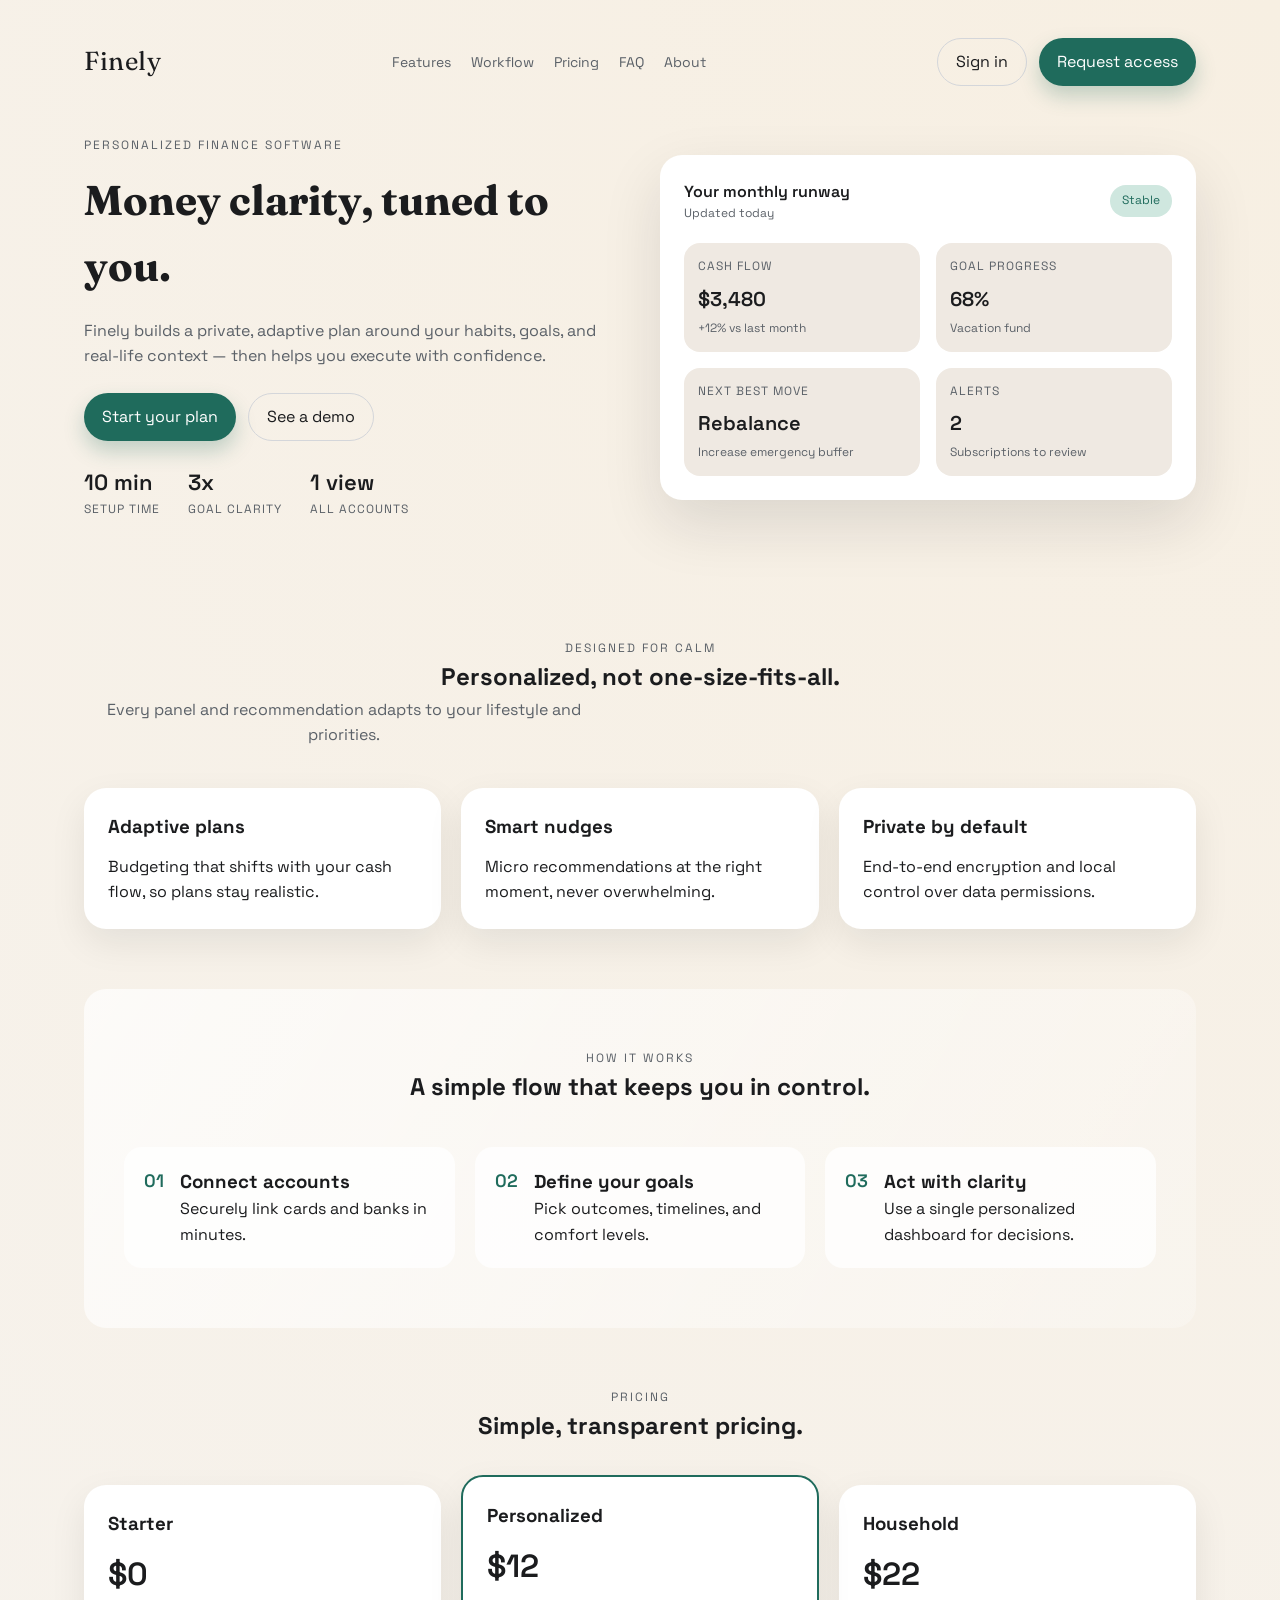
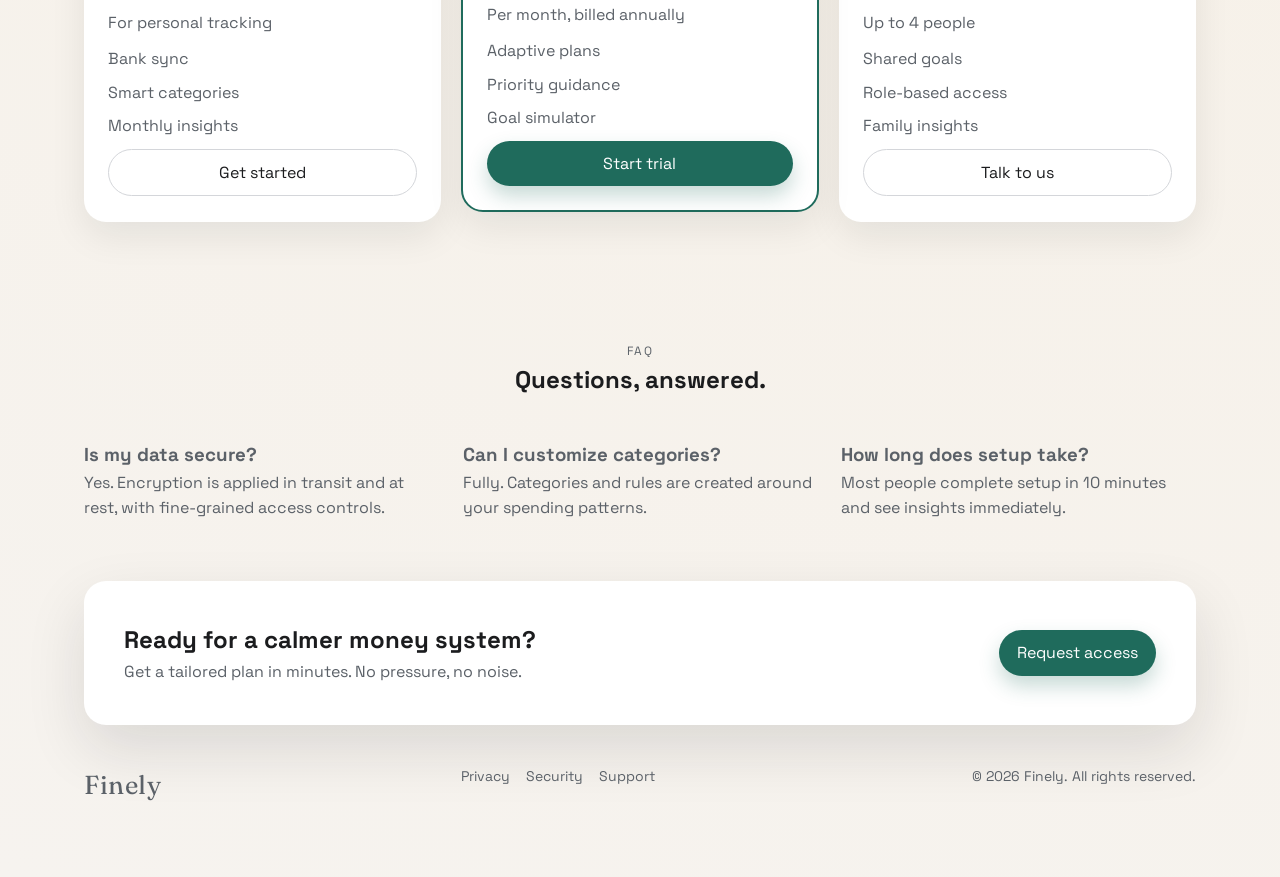
==== website/index.html @ 47bb5752 "Add website template and about page" ====
<!doctype html>
<html lang="en">
  <head>
    <meta charset="utf-8" />
    <meta name="viewport" content="width=device-width, initial-scale=1" />
    <title>Finely — Personalized Finance, Simplified</title>
    <meta name="description" content="A sleek, personalized finance platform that helps you plan, track, and optimize money with clarity." />
    <link rel="stylesheet" href="styles.css" />
  </head>
  <body>
    <div class="page">
      <header class="nav">
        <div class="logo">Finely</div>
        <nav class="nav-links">
          <a href="#features">Features</a>
          <a href="#workflow">Workflow</a>
          <a href="#pricing">Pricing</a>
          <a href="#faq">FAQ</a>
          <a href="about.html">About</a>
        </nav>
        <div class="nav-cta">
          <button class="ghost">Sign in</button>
          <button class="primary">Request access</button>
        </div>
      </header>

      <main>
        <section class="hero">
          <div class="hero-copy">
            <p class="eyebrow">Personalized finance software</p>
            <h1>Money clarity, tuned to you.</h1>
            <p class="subhead">
              Finely builds a private, adaptive plan around your habits, goals, and real-life context —
              then helps you execute with confidence.
            </p>
            <div class="hero-cta">
              <button class="primary">Start your plan</button>
              <button class="ghost">See a demo</button>
            </div>
            <div class="hero-metrics">
              <div>
                <div class="metric">10 min</div>
                <div class="label">setup time</div>
              </div>
              <div>
                <div class="metric">3x</div>
                <div class="label">goal clarity</div>
              </div>
              <div>
                <div class="metric">1 view</div>
                <div class="label">all accounts</div>
              </div>
            </div>
          </div>
          <div class="hero-panel">
            <div class="panel-header">
              <div>
                <div class="panel-title">Your monthly runway</div>
                <div class="panel-sub">Updated today</div>
              </div>
              <span class="pill">Stable</span>
            </div>
            <div class="panel-grid">
              <div class="panel-card">
                <div class="card-label">Cash flow</div>
                <div class="card-value">$3,480</div>
                <div class="card-sub">+12% vs last month</div>
              </div>
              <div class="panel-card">
                <div class="card-label">Goal progress</div>
                <div class="card-value">68%</div>
                <div class="card-sub">Vacation fund</div>
              </div>
              <div class="panel-card">
                <div class="card-label">Next best move</div>
                <div class="card-value">Rebalance</div>
                <div class="card-sub">Increase emergency buffer</div>
              </div>
              <div class="panel-card">
                <div class="card-label">Alerts</div>
                <div class="card-value">2</div>
                <div class="card-sub">Subscriptions to review</div>
              </div>
            </div>
          </div>
        </section>

        <section id="features" class="section">
          <div class="section-title">
            <p class="eyebrow">Designed for calm</p>
            <h2>Personalized, not one-size-fits-all.</h2>
            <p class="subhead">Every panel and recommendation adapts to your lifestyle and priorities.</p>
          </div>
          <div class="features">
            <div class="feature-card">
              <h3>Adaptive plans</h3>
              <p>Budgeting that shifts with your cash flow, so plans stay realistic.</p>
            </div>
            <div class="feature-card">
              <h3>Smart nudges</h3>
              <p>Micro recommendations at the right moment, never overwhelming.</p>
            </div>
            <div class="feature-card">
              <h3>Private by default</h3>
              <p>End-to-end encryption and local control over data permissions.</p>
            </div>
          </div>
        </section>

        <section id="workflow" class="section glass">
          <div class="section-title">
            <p class="eyebrow">How it works</p>
            <h2>A simple flow that keeps you in control.</h2>
          </div>
          <div class="steps">
            <div class="step">
              <div class="step-num">01</div>
              <div>
                <h3>Connect accounts</h3>
                <p>Securely link cards and banks in minutes.</p>
              </div>
            </div>
            <div class="step">
              <div class="step-num">02</div>
              <div>
                <h3>Define your goals</h3>
                <p>Pick outcomes, timelines, and comfort levels.</p>
              </div>
            </div>
            <div class="step">
              <div class="step-num">03</div>
              <div>
                <h3>Act with clarity</h3>
                <p>Use a single personalized dashboard for decisions.</p>
              </div>
            </div>
          </div>
        </section>

        <section id="pricing" class="section">
          <div class="section-title">
            <p class="eyebrow">Pricing</p>
            <h2>Simple, transparent pricing.</h2>
          </div>
          <div class="pricing">
            <div class="price-card">
              <h3>Starter</h3>
              <p class="price">$0</p>
              <p class="price-sub">For personal tracking</p>
              <ul>
                <li>Bank sync</li>
                <li>Smart categories</li>
                <li>Monthly insights</li>
              </ul>
              <button class="ghost">Get started</button>
            </div>
            <div class="price-card featured">
              <h3>Personalized</h3>
              <p class="price">$12</p>
              <p class="price-sub">Per month, billed annually</p>
              <ul>
                <li>Adaptive plans</li>
                <li>Priority guidance</li>
                <li>Goal simulator</li>
              </ul>
              <button class="primary">Start trial</button>
            </div>
            <div class="price-card">
              <h3>Household</h3>
              <p class="price">$22</p>
              <p class="price-sub">Up to 4 people</p>
              <ul>
                <li>Shared goals</li>
                <li>Role-based access</li>
                <li>Family insights</li>
              </ul>
              <button class="ghost">Talk to us</button>
            </div>
          </div>
        </section>

        <section id="faq" class="section">
          <div class="section-title">
            <p class="eyebrow">FAQ</p>
            <h2>Questions, answered.</h2>
          </div>
          <div class="faq">
            <div>
              <h3>Is my data secure?</h3>
              <p>Yes. Encryption is applied in transit and at rest, with fine-grained access controls.</p>
            </div>
            <div>
              <h3>Can I customize categories?</h3>
              <p>Fully. Categories and rules are created around your spending patterns.</p>
            </div>
            <div>
              <h3>How long does setup take?</h3>
              <p>Most people complete setup in 10 minutes and see insights immediately.</p>
            </div>
          </div>
        </section>

        <section class="cta">
          <div>
            <h2>Ready for a calmer money system?</h2>
            <p class="subhead">Get a tailored plan in minutes. No pressure, no noise.</p>
          </div>
          <button class="primary">Request access</button>
        </section>
      </main>

      <footer class="footer">
        <div class="logo">Finely</div>
        <div class="footer-links">
          <a href="#">Privacy</a>
          <a href="#">Security</a>
          <a href="#">Support</a>
        </div>
        <div class="footer-note">© 2026 Finely. All rights reserved.</div>
      </footer>
    </div>
  </body>
</html>
---- website/styles.css ----
@import url("https://fonts.googleapis.com/css2?family=Fraunces:wght@300;400;600&family=Space+Grotesk:wght@300;400;500;600&display=swap");

:root {
  --bg: #f6f3ef;
  --bg-alt: #efe9e2;
  --ink: #1b1c1e;
  --muted: #5b6168;
  --accent: #1f6b5c;
  --accent-soft: #cfe7df;
  --highlight: #f2d9b1;
  --card: #ffffff;
  --glass: rgba(255, 255, 255, 0.65);
  --shadow: 0 24px 60px rgba(22, 26, 29, 0.12);
  --radius: 22px;
}

* {
  box-sizing: border-box;
  margin: 0;
  padding: 0;
}

body {
  font-family: "Space Grotesk", system-ui, sans-serif;
  background: radial-gradient(circle at top right, #f7efe2, var(--bg));
  color: var(--ink);
  line-height: 1.6;
}

a {
  color: inherit;
  text-decoration: none;
}

button {
  font: inherit;
  border: none;
  cursor: pointer;
}

.page {
  max-width: 1160px;
  margin: 0 auto;
  padding: 28px 24px 60px;
}

.nav {
  display: flex;
  align-items: center;
  justify-content: space-between;
  gap: 20px;
  padding: 10px 0 30px;
}

.logo {
  font-family: "Fraunces", serif;
  font-size: 26px;
  letter-spacing: 0.5px;
}

.nav-links {
  display: flex;
  gap: 20px;
  font-size: 14px;
  color: var(--muted);
}

.nav-cta {
  display: flex;
  gap: 12px;
}

.primary {
  background: var(--accent);
  color: #fff;
  padding: 10px 18px;
  border-radius: 999px;
  box-shadow: 0 10px 20px rgba(31, 107, 92, 0.25);
}

.ghost {
  background: transparent;
  color: var(--ink);
  padding: 10px 18px;
  border-radius: 999px;
  border: 1px solid #d4d6da;
}

.hero {
  display: grid;
  grid-template-columns: repeat(auto-fit, minmax(280px, 1fr));
  gap: 40px;
  align-items: center;
  padding: 20px 0 60px;
}

.hero-copy h1 {
  font-family: "Fraunces", serif;
  font-size: clamp(2.6rem, 3vw, 3.4rem);
  margin: 12px 0 18px;
}

.eyebrow {
  text-transform: uppercase;
  letter-spacing: 2px;
  font-size: 12px;
  color: var(--muted);
}

.subhead {
  color: var(--muted);
  max-width: 520px;
}

.hero-cta {
  display: flex;
  gap: 12px;
  margin: 24px 0;
}

.hero-metrics {
  display: flex;
  gap: 28px;
  margin-top: 10px;
}

.metric {
  font-size: 22px;
  font-weight: 600;
}

.label {
  font-size: 12px;
  color: var(--muted);
  text-transform: uppercase;
  letter-spacing: 1px;
}

.hero-panel {
  background: var(--card);
  border-radius: var(--radius);
  padding: 24px;
  box-shadow: var(--shadow);
}

.panel-header {
  display: flex;
  justify-content: space-between;
  align-items: center;
  margin-bottom: 20px;
}

.panel-title {
  font-weight: 600;
}

.panel-sub {
  font-size: 12px;
  color: var(--muted);
}

.pill {
  background: var(--accent-soft);
  color: var(--accent);
  padding: 6px 12px;
  border-radius: 999px;
  font-size: 12px;
}

.panel-grid {
  display: grid;
  grid-template-columns: repeat(auto-fit, minmax(160px, 1fr));
  gap: 16px;
}

.panel-card {
  background: var(--bg-alt);
  border-radius: 16px;
  padding: 14px;
}

.card-label {
  font-size: 12px;
  text-transform: uppercase;
  letter-spacing: 1px;
  color: var(--muted);
}

.card-value {
  font-size: 20px;
  font-weight: 600;
  margin: 6px 0 4px;
}

.card-sub {
  font-size: 12px;
  color: var(--muted);
}

.section {
  padding: 60px 0;
}

.section-title {
  text-align: center;
  margin-bottom: 40px;
}

.features,
.pricing {
  display: grid;
  grid-template-columns: repeat(auto-fit, minmax(220px, 1fr));
  gap: 20px;
}

.feature-card,
.price-card {
  background: var(--card);
  padding: 24px;
  border-radius: var(--radius);
  box-shadow: 0 14px 36px rgba(18, 22, 25, 0.08);
}

.headshot {
  width: 100%;
  height: 180px;
  border-radius: 18px;
  background: linear-gradient(135deg, #f0e7da, #dfe7e4);
  border: 1px dashed #c7cbd1;
  margin-bottom: 16px;
  position: relative;
  overflow: hidden;
}

.headshot::after {
  content: "Photo";
  position: absolute;
  inset: 0;
  display: grid;
  place-items: center;
  font-size: 14px;
  color: var(--muted);
  text-transform: uppercase;
  letter-spacing: 2px;
}

.feature-card h3 {
  margin-bottom: 12px;
}

.glass {
  background: linear-gradient(120deg, rgba(255, 255, 255, 0.7), rgba(255, 255, 255, 0.25));
  border-radius: var(--radius);
  padding: 60px 40px;
}

.steps {
  display: grid;
  grid-template-columns: repeat(auto-fit, minmax(220px, 1fr));
  gap: 20px;
}

.step {
  display: flex;
  gap: 16px;
  background: rgba(255, 255, 255, 0.8);
  border-radius: 18px;
  padding: 20px;
}

.step-num {
  font-weight: 600;
  font-size: 18px;
  color: var(--accent);
}

.price-card {
  display: flex;
  flex-direction: column;
  gap: 10px;
}

.price-card ul {
  list-style: none;
  color: var(--muted);
  display: grid;
  gap: 8px;
}

.price {
  font-size: 32px;
  font-weight: 600;
}

.price-sub {
  color: var(--muted);
}

.price-card.featured {
  border: 2px solid var(--accent);
  transform: translateY(-10px);
}

.faq {
  display: grid;
  grid-template-columns: repeat(auto-fit, minmax(220px, 1fr));
  gap: 24px;
  color: var(--muted);
}

.cta {
  background: var(--card);
  border-radius: var(--radius);
  padding: 40px;
  display: flex;
  align-items: center;
  justify-content: space-between;
  gap: 20px;
  box-shadow: var(--shadow);
}

.footer {
  display: grid;
  grid-template-columns: repeat(auto-fit, minmax(180px, 1fr));
  gap: 20px;
  padding: 40px 0 10px;
  color: var(--muted);
  font-size: 14px;
}

.footer-links {
  display: flex;
  gap: 16px;
}

.footer-note {
  text-align: right;
}

@media (max-width: 900px) {
  .nav {
    flex-direction: column;
    align-items: flex-start;
  }

  .nav-links {
    flex-wrap: wrap;
  }

  .hero-metrics {
    flex-direction: column;
    gap: 12px;
  }

  .cta {
    flex-direction: column;
    align-items: flex-start;
  }

  .footer-note {
    text-align: left;
  }
}

@media (max-width: 600px) {
  .nav-cta,
  .hero-cta {
    flex-direction: column;
    width: 100%;
  }

  .primary,
  .ghost {
    width: 100%;
    text-align: center;
  }
}
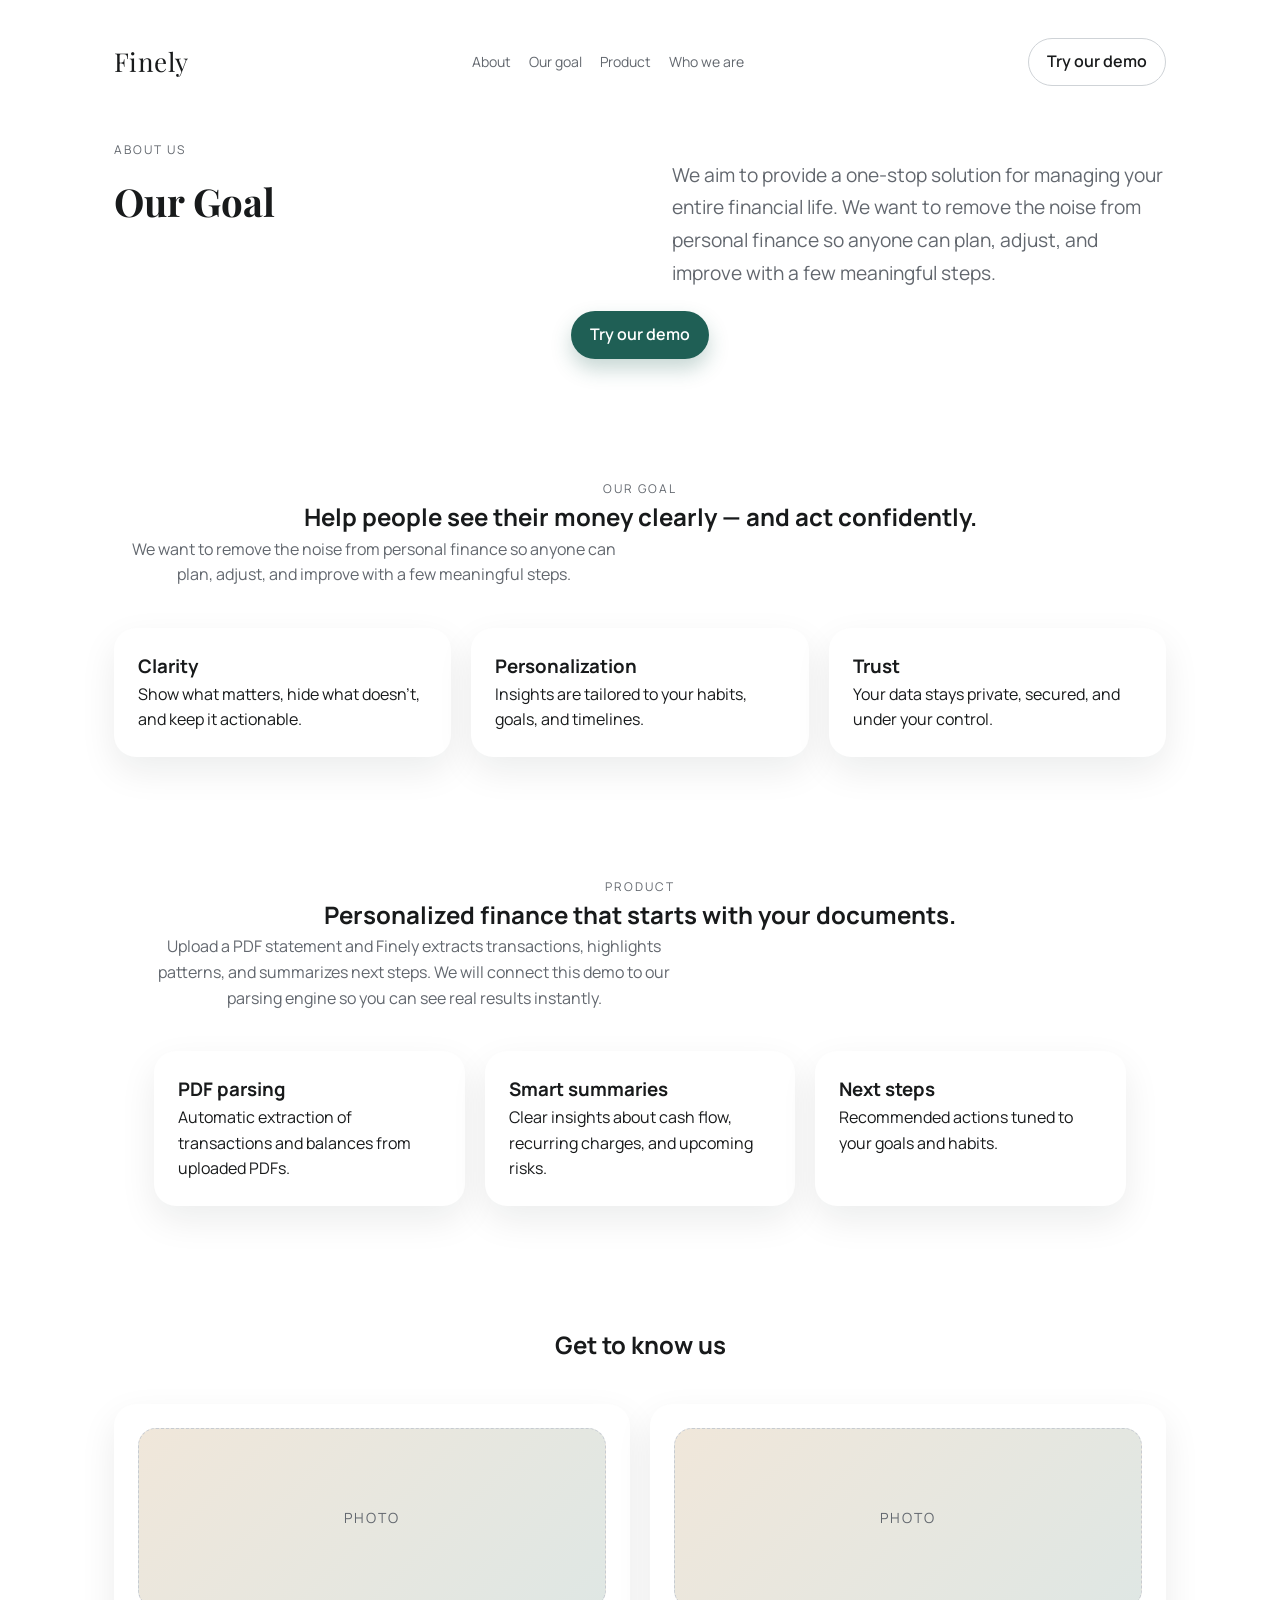
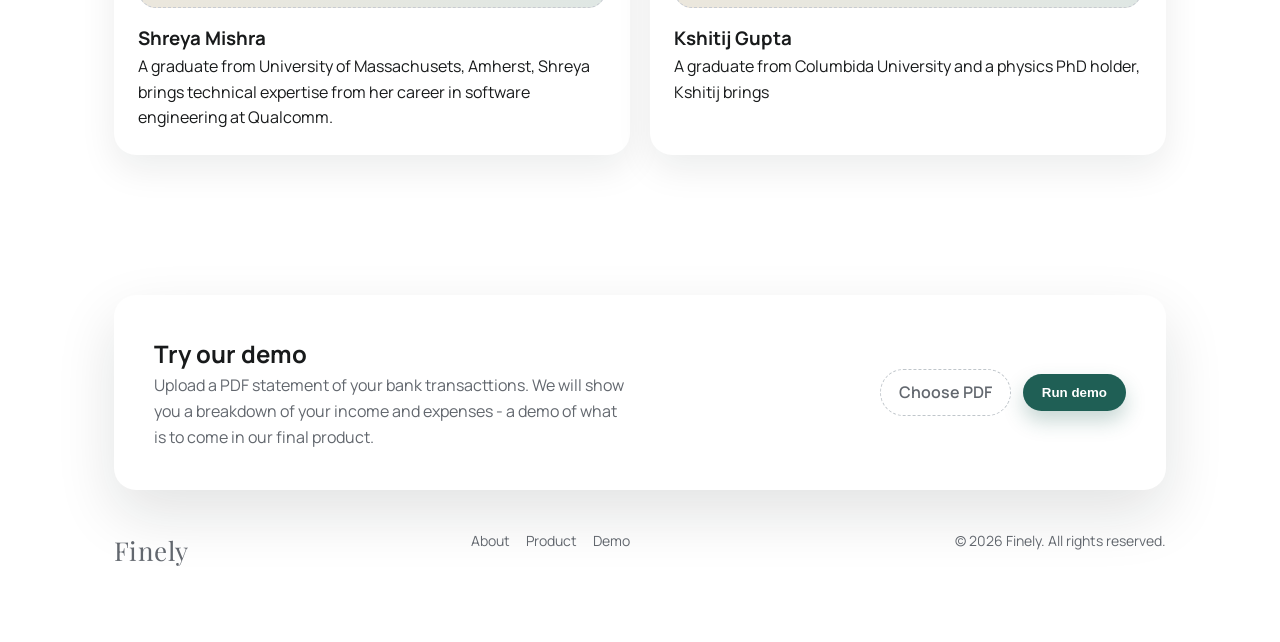
==== commit ac75038d: "Refine about page layout and demo spacing" ====
--- a/website/index.html
+++ b/website/index.html
@@ -3,218 +3,131 @@
   <head>
     <meta charset="utf-8" />
     <meta name="viewport" content="width=device-width, initial-scale=1" />
-    <title>Finely — Personalized Finance, Simplified</title>
-    <meta name="description" content="A sleek, personalized finance platform that helps you plan, track, and optimize money with clarity." />
-    <link rel="stylesheet" href="styles.css" />
+    <title>About Us — Finely</title>
+    <meta name="description" content="Finely is a personalized finance platform that turns messy PDFs into clear, actionable insights." />
+    <link rel="stylesheet" href="styles.css?v=2" />
   </head>
   <body>
     <div class="page">
       <header class="nav">
         <div class="logo">Finely</div>
         <nav class="nav-links">
-          <a href="#features">Features</a>
-          <a href="#workflow">Workflow</a>
-          <a href="#pricing">Pricing</a>
-          <a href="#faq">FAQ</a>
-          <a href="about.html">About</a>
+          <a href="#about">About</a>
+          <a href="#goal">Our goal</a>
+          <a href="#product">Product</a>
+          <a href="#who">Who we are</a>
         </nav>
         <div class="nav-cta">
-          <button class="ghost">Sign in</button>
-          <button class="primary">Request access</button>
+          <a class="ghost" href="#demo">Try our demo</a>
         </div>
       </header>
 
       <main>
-        <section class="hero">
+        <section id="about" class="hero">
           <div class="hero-copy">
-            <p class="eyebrow">Personalized finance software</p>
-            <h1>Money clarity, tuned to you.</h1>
-            <p class="subhead">
-              Finely builds a private, adaptive plan around your habits, goals, and real-life context —
-              then helps you execute with confidence.
-            </p>
-            <div class="hero-cta">
-              <button class="primary">Start your plan</button>
-              <button class="ghost">See a demo</button>
+            <p class="eyebrow">About us</p>
+            <div class="hero-split">
+              <h1>Our Goal</h1>
+              <p class="subhead subhead-large">
+                We aim to provide a one-stop solution for managing your entire financial life. We want to remove the noise from personal finance so anyone can plan, adjust, and improve with a few
+              meaningful steps.
+              </p>
             </div>
-            <div class="hero-metrics">
-              <div>
-                <div class="metric">10 min</div>
-                <div class="label">setup time</div>
-              </div>
-              <div>
-                <div class="metric">3x</div>
-                <div class="label">goal clarity</div>
-              </div>
-              <div>
-                <div class="metric">1 view</div>
-                <div class="label">all accounts</div>
-              </div>
-            </div>
-          </div>
-          <div class="hero-panel">
-            <div class="panel-header">
-              <div>
-                <div class="panel-title">Your monthly runway</div>
-                <div class="panel-sub">Updated today</div>
-              </div>
-              <span class="pill">Stable</span>
-            </div>
-            <div class="panel-grid">
-              <div class="panel-card">
-                <div class="card-label">Cash flow</div>
-                <div class="card-value">$3,480</div>
-                <div class="card-sub">+12% vs last month</div>
-              </div>
-              <div class="panel-card">
-                <div class="card-label">Goal progress</div>
-                <div class="card-value">68%</div>
-                <div class="card-sub">Vacation fund</div>
-              </div>
-              <div class="panel-card">
-                <div class="card-label">Next best move</div>
-                <div class="card-value">Rebalance</div>
-                <div class="card-sub">Increase emergency buffer</div>
-              </div>
-              <div class="panel-card">
-                <div class="card-label">Alerts</div>
-                <div class="card-value">2</div>
-                <div class="card-sub">Subscriptions to review</div>
-              </div>
+            <div class="hero-cta hero-cta-center">
+              <a class="primary" href="#demo">Try our demo</a>
             </div>
           </div>
         </section>
 
-        <section id="features" class="section">
+        <section id="goal" class="section">
           <div class="section-title">
-            <p class="eyebrow">Designed for calm</p>
-            <h2>Personalized, not one-size-fits-all.</h2>
-            <p class="subhead">Every panel and recommendation adapts to your lifestyle and priorities.</p>
+            <p class="eyebrow">Our goal</p>
+            <h2>Help people see their money clearly — and act confidently.</h2>
+            <p class="subhead">
+              We want to remove the noise from personal finance so anyone can plan, adjust, and improve with a few
+              meaningful steps.
+            </p>
           </div>
-          <div class="features">
-            <div class="feature-card">
-              <h3>Adaptive plans</h3>
-              <p>Budgeting that shifts with your cash flow, so plans stay realistic.</p>
+          <div class="pillars">
+            <div class="pillar">
+              <h3>Clarity</h3>
+              <p>Show what matters, hide what doesn’t, and keep it actionable.</p>
             </div>
-            <div class="feature-card">
-              <h3>Smart nudges</h3>
-              <p>Micro recommendations at the right moment, never overwhelming.</p>
+            <div class="pillar">
+              <h3>Personalization</h3>
+              <p>Insights are tailored to your habits, goals, and timelines.</p>
             </div>
-            <div class="feature-card">
-              <h3>Private by default</h3>
-              <p>End-to-end encryption and local control over data permissions.</p>
+            <div class="pillar">
+              <h3>Trust</h3>
+              <p>Your data stays private, secured, and under your control.</p>
             </div>
           </div>
         </section>
 
-        <section id="workflow" class="section glass">
+        <section id="product" class="section glass">
           <div class="section-title">
-            <p class="eyebrow">How it works</p>
-            <h2>A simple flow that keeps you in control.</h2>
+            <p class="eyebrow">Product</p>
+            <h2>Personalized finance that starts with your documents.</h2>
+            <p class="subhead">
+              Upload a PDF statement and Finely extracts transactions, highlights patterns, and summarizes next steps.
+              We will connect this demo to our parsing engine so you can see real results instantly.
+            </p>
           </div>
-          <div class="steps">
-            <div class="step">
-              <div class="step-num">01</div>
-              <div>
-                <h3>Connect accounts</h3>
-                <p>Securely link cards and banks in minutes.</p>
-              </div>
+          <div class="product-grid">
+            <div class="product-card">
+              <h3>PDF parsing</h3>
+              <p>Automatic extraction of transactions and balances from uploaded PDFs.</p>
             </div>
-            <div class="step">
-              <div class="step-num">02</div>
-              <div>
-                <h3>Define your goals</h3>
-                <p>Pick outcomes, timelines, and comfort levels.</p>
-              </div>
+            <div class="product-card">
+              <h3>Smart summaries</h3>
+              <p>Clear insights about cash flow, recurring charges, and upcoming risks.</p>
             </div>
-            <div class="step">
-              <div class="step-num">03</div>
-              <div>
-                <h3>Act with clarity</h3>
-                <p>Use a single personalized dashboard for decisions.</p>
-              </div>
+            <div class="product-card">
+              <h3>Next steps</h3>
+              <p>Recommended actions tuned to your goals and habits.</p>
             </div>
           </div>
         </section>
 
-        <section id="pricing" class="section">
+        <section id="who" class="section">
           <div class="section-title">
-            <p class="eyebrow">Pricing</p>
-            <h2>Simple, transparent pricing.</h2>
+            <h1>Get to know us</h1>
           </div>
-          <div class="pricing">
-            <div class="price-card">
-              <h3>Starter</h3>
-              <p class="price">$0</p>
-              <p class="price-sub">For personal tracking</p>
-              <ul>
-                <li>Bank sync</li>
-                <li>Smart categories</li>
-                <li>Monthly insights</li>
-              </ul>
-              <button class="ghost">Get started</button>
+          <div class="team-grid">
+            <div class="team-card">
+              <div class="headshot" aria-label="Photo placeholder for Shreya Mishra"></div>
+              <h3>Shreya Mishra</h3>
+              <p>A graduate from University of Massachusets, Amherst, Shreya brings technical expertise from her career in software engineering at Qualcomm.</p>
             </div>
-            <div class="price-card featured">
-              <h3>Personalized</h3>
-              <p class="price">$12</p>
-              <p class="price-sub">Per month, billed annually</p>
-              <ul>
-                <li>Adaptive plans</li>
-                <li>Priority guidance</li>
-                <li>Goal simulator</li>
-              </ul>
-              <button class="primary">Start trial</button>
-            </div>
-            <div class="price-card">
-              <h3>Household</h3>
-              <p class="price">$22</p>
-              <p class="price-sub">Up to 4 people</p>
-              <ul>
-                <li>Shared goals</li>
-                <li>Role-based access</li>
-                <li>Family insights</li>
-              </ul>
-              <button class="ghost">Talk to us</button>
+            <div class="team-card">
+              <div class="headshot" aria-label="Photo placeholder for Kshitij Gupta"></div>
+              <h3>Kshitij Gupta</h3>
+              <p>A graduate from Columbida University and a physics PhD holder, Kshitij brings </p>
             </div>
           </div>
         </section>
 
-        <section id="faq" class="section">
-          <div class="section-title">
-            <p class="eyebrow">FAQ</p>
-            <h2>Questions, answered.</h2>
+        <section id="demo" class="cta demo-section">
+          <div>
+            <h2>Try our demo</h2>
+            <p class="subhead">Upload a PDF statement of your bank transacttions. We will show you a breakdown of your income and expenses - a demo of what is to come in our final product.</p>
           </div>
-          <div class="faq">
-            <div>
-              <h3>Is my data secure?</h3>
-              <p>Yes. Encryption is applied in transit and at rest, with fine-grained access controls.</p>
-            </div>
-            <div>
-              <h3>Can I customize categories?</h3>
-              <p>Fully. Categories and rules are created around your spending patterns.</p>
-            </div>
-            <div>
-              <h3>How long does setup take?</h3>
-              <p>Most people complete setup in 10 minutes and see insights immediately.</p>
-            </div>
-          </div>
-        </section>
-
-        <section class="cta">
-          <div>
-            <h2>Ready for a calmer money system?</h2>
-            <p class="subhead">Get a tailored plan in minutes. No pressure, no noise.</p>
-          </div>
-          <button class="primary">Request access</button>
+          <form class="demo" action="#" method="post">
+            <label class="upload">
+              <input type="file" accept="application/pdf" />
+              <span>Choose PDF</span>
+            </label>
+            <button class="primary" type="submit">Run demo</button>
+          </form>
         </section>
       </main>
 
       <footer class="footer">
         <div class="logo">Finely</div>
         <div class="footer-links">
-          <a href="#">Privacy</a>
-          <a href="#">Security</a>
-          <a href="#">Support</a>
+          <a href="#about">About</a>
+          <a href="#product">Product</a>
+          <a href="#demo">Demo</a>
         </div>
         <div class="footer-note">© 2026 Finely. All rights reserved.</div>
       </footer>
--- a/website/styles.css
+++ b/website/styles.css
@@ -1,16 +1,15 @@
-@import url("https://fonts.googleapis.com/css2?family=Fraunces:wght@300;400;600&family=Space+Grotesk:wght@300;400;500;600&display=swap");
+@import url("https://fonts.googleapis.com/css2?family=Manrope:wght@300;400;500;600;700&family=Playfair+Display:wght@400;600&display=swap");
 
 :root {
-  --bg: #f6f3ef;
-  --bg-alt: #efe9e2;
-  --ink: #1b1c1e;
-  --muted: #5b6168;
-  --accent: #1f6b5c;
-  --accent-soft: #cfe7df;
-  --highlight: #f2d9b1;
+  --bg: #ffffff;
+  --bg-deep: #ffffff;
+  --ink: #181a1b;
+  --muted: #62676e;
+  --accent: #1f5f55;
+  --accent-soft: #d7ebe6;
   --card: #ffffff;
-  --glass: rgba(255, 255, 255, 0.65);
-  --shadow: 0 24px 60px rgba(22, 26, 29, 0.12);
+  --glass: rgba(255, 255, 255, 0.7);
+  --shadow: 0 24px 60px rgba(20, 24, 28, 0.12);
   --radius: 22px;
 }
 
@@ -20,9 +19,10 @@
   padding: 0;
 }
 
+html,
 body {
-  font-family: "Space Grotesk", system-ui, sans-serif;
-  background: radial-gradient(circle at top right, #f7efe2, var(--bg));
+  font-family: "Manrope", system-ui, sans-serif;
+  background: #ffffff;
   color: var(--ink);
   line-height: 1.6;
 }
@@ -32,16 +32,15 @@
   text-decoration: none;
 }
 
-button {
-  font: inherit;
-  border: none;
-  cursor: pointer;
-}
-
 .page {
-  max-width: 1160px;
+  background: #ffffff;
+  max-width: 1100px;
   margin: 0 auto;
   padding: 28px 24px 60px;
+}
+
+main {
+  background: #ffffff;
 }
 
 .nav {
@@ -53,14 +52,14 @@
 }
 
 .logo {
-  font-family: "Fraunces", serif;
+  font-family: "Playfair Display", serif;
   font-size: 26px;
-  letter-spacing: 0.5px;
+  letter-spacing: 0.4px;
 }
 
 .nav-links {
   display: flex;
-  gap: 20px;
+  gap: 18px;
   font-size: 14px;
   color: var(--muted);
 }
@@ -68,22 +67,29 @@
 .nav-cta {
   display: flex;
   gap: 12px;
+}
+
+.primary,
+.ghost {
+  display: inline-flex;
+  align-items: center;
+  justify-content: center;
+  border-radius: 999px;
+  padding: 10px 18px;
+  font-weight: 600;
+  border: 1px solid transparent;
 }
 
 .primary {
   background: var(--accent);
   color: #fff;
-  padding: 10px 18px;
-  border-radius: 999px;
-  box-shadow: 0 10px 20px rgba(31, 107, 92, 0.25);
+  box-shadow: 0 10px 20px rgba(31, 95, 85, 0.25);
 }
 
 .ghost {
   background: transparent;
   color: var(--ink);
-  padding: 10px 18px;
-  border-radius: 999px;
-  border: 1px solid #d4d6da;
+  border-color: #cfd3d7;
 }
 
 .hero {
@@ -91,13 +97,36 @@
   grid-template-columns: repeat(auto-fit, minmax(280px, 1fr));
   gap: 40px;
   align-items: center;
-  padding: 20px 0 60px;
+  padding: 24px 0 60px;
+  background: #ffffff;
 }
 
 .hero-copy h1 {
-  font-family: "Fraunces", serif;
-  font-size: clamp(2.6rem, 3vw, 3.4rem);
-  margin: 12px 0 18px;
+  font-family: "Playfair Display", serif;
+  font-size: clamp(2.4rem, 3vw, 3.2rem);
+  margin: 12px 0 16px;
+}
+
+.hero-split {
+  display: grid;
+  grid-template-columns: minmax(0, 1fr) minmax(0, 1fr);
+  column-gap: 64px;
+  align-items: start;
+}
+
+.hero-split > h1 {
+  grid-column: 1;
+  margin: 12px 0 0;
+}
+
+.hero-split > p {
+  grid-column: 2;
+  margin: 0;
+}
+
+.subhead-large {
+  font-size: 1.2rem;
+  line-height: 1.7;
 }
 
 .eyebrow {
@@ -115,68 +144,23 @@
 .hero-cta {
   display: flex;
   gap: 12px;
-  margin: 24px 0;
-}
-
-.hero-metrics {
-  display: flex;
-  gap: 28px;
-  margin-top: 10px;
-}
-
-.metric {
-  font-size: 22px;
-  font-weight: 600;
-}
-
-.label {
-  font-size: 12px;
-  color: var(--muted);
-  text-transform: uppercase;
-  letter-spacing: 1px;
+  margin-top: 22px;
+}
+
+.hero-cta-center {
+  justify-content: center;
 }
 
 .hero-panel {
+  display: grid;
+  gap: 16px;
+}
+
+.panel-card {
   background: var(--card);
   border-radius: var(--radius);
-  padding: 24px;
+  padding: 20px;
   box-shadow: var(--shadow);
-}
-
-.panel-header {
-  display: flex;
-  justify-content: space-between;
-  align-items: center;
-  margin-bottom: 20px;
-}
-
-.panel-title {
-  font-weight: 600;
-}
-
-.panel-sub {
-  font-size: 12px;
-  color: var(--muted);
-}
-
-.pill {
-  background: var(--accent-soft);
-  color: var(--accent);
-  padding: 6px 12px;
-  border-radius: 999px;
-  font-size: 12px;
-}
-
-.panel-grid {
-  display: grid;
-  grid-template-columns: repeat(auto-fit, minmax(160px, 1fr));
-  gap: 16px;
-}
-
-.panel-card {
-  background: var(--bg-alt);
-  border-radius: 16px;
-  padding: 14px;
 }
 
 .card-label {
@@ -187,18 +171,18 @@
 }
 
 .card-value {
-  font-size: 20px;
+  font-size: 18px;
   font-weight: 600;
-  margin: 6px 0 4px;
+  margin: 8px 0 10px;
 }
 
 .card-sub {
-  font-size: 12px;
   color: var(--muted);
 }
 
 .section {
   padding: 60px 0;
+  background: #ffffff;
 }
 
 .section-title {
@@ -206,19 +190,27 @@
   margin-bottom: 40px;
 }
 
-.features,
-.pricing {
+.pillars,
+.product-grid,
+.team-grid {
   display: grid;
   grid-template-columns: repeat(auto-fit, minmax(220px, 1fr));
   gap: 20px;
 }
 
-.feature-card,
-.price-card {
+.pillar,
+.product-card,
+.team-card {
   background: var(--card);
   padding: 24px;
   border-radius: var(--radius);
   box-shadow: 0 14px 36px rgba(18, 22, 25, 0.08);
+}
+
+.glass {
+  background: #ffffff;
+  border-radius: var(--radius);
+  padding: 60px 40px;
 }
 
 .headshot {
@@ -244,79 +236,45 @@
   letter-spacing: 2px;
 }
 
-.feature-card h3 {
-  margin-bottom: 12px;
-}
-
-.glass {
-  background: linear-gradient(120deg, rgba(255, 255, 255, 0.7), rgba(255, 255, 255, 0.25));
-  border-radius: var(--radius);
-  padding: 60px 40px;
-}
-
-.steps {
-  display: grid;
-  grid-template-columns: repeat(auto-fit, minmax(220px, 1fr));
-  gap: 20px;
-}
-
-.step {
-  display: flex;
-  gap: 16px;
-  background: rgba(255, 255, 255, 0.8);
-  border-radius: 18px;
-  padding: 20px;
-}
-
-.step-num {
-  font-weight: 600;
-  font-size: 18px;
-  color: var(--accent);
-}
-
-.price-card {
-  display: flex;
-  flex-direction: column;
-  gap: 10px;
-}
-
-.price-card ul {
-  list-style: none;
-  color: var(--muted);
-  display: grid;
-  gap: 8px;
-}
-
-.price {
-  font-size: 32px;
-  font-weight: 600;
-}
-
-.price-sub {
-  color: var(--muted);
-}
-
-.price-card.featured {
-  border: 2px solid var(--accent);
-  transform: translateY(-10px);
-}
-
-.faq {
-  display: grid;
-  grid-template-columns: repeat(auto-fit, minmax(220px, 1fr));
-  gap: 24px;
-  color: var(--muted);
-}
-
 .cta {
   background: var(--card);
   border-radius: var(--radius);
   padding: 40px;
-  display: flex;
-  align-items: center;
-  justify-content: space-between;
+  display: grid;
+  grid-template-columns: repeat(auto-fit, minmax(240px, 1fr));
   gap: 20px;
+  align-items: center;
   box-shadow: var(--shadow);
+}
+
+.demo-section {
+  margin-top: 80px;
+}
+
+.demo {
+  display: flex;
+  flex-wrap: wrap;
+  gap: 12px;
+  align-items: center;
+  justify-content: flex-end;
+}
+
+.upload {
+  position: relative;
+  overflow: hidden;
+  border: 1px dashed #c0c6cb;
+  padding: 10px 18px;
+  border-radius: 999px;
+  font-weight: 600;
+  color: var(--muted);
+  background: var(--bg);
+}
+
+.upload input {
+  position: absolute;
+  inset: 0;
+  opacity: 0;
+  cursor: pointer;
 }
 
 .footer {
@@ -347,14 +305,16 @@
     flex-wrap: wrap;
   }
 
-  .hero-metrics {
-    flex-direction: column;
-    gap: 12px;
+  .hero-split {
+    grid-template-columns: 1fr;
   }
 
   .cta {
-    flex-direction: column;
-    align-items: flex-start;
+    text-align: left;
+  }
+
+  .demo {
+    justify-content: flex-start;
   }
 
   .footer-note {
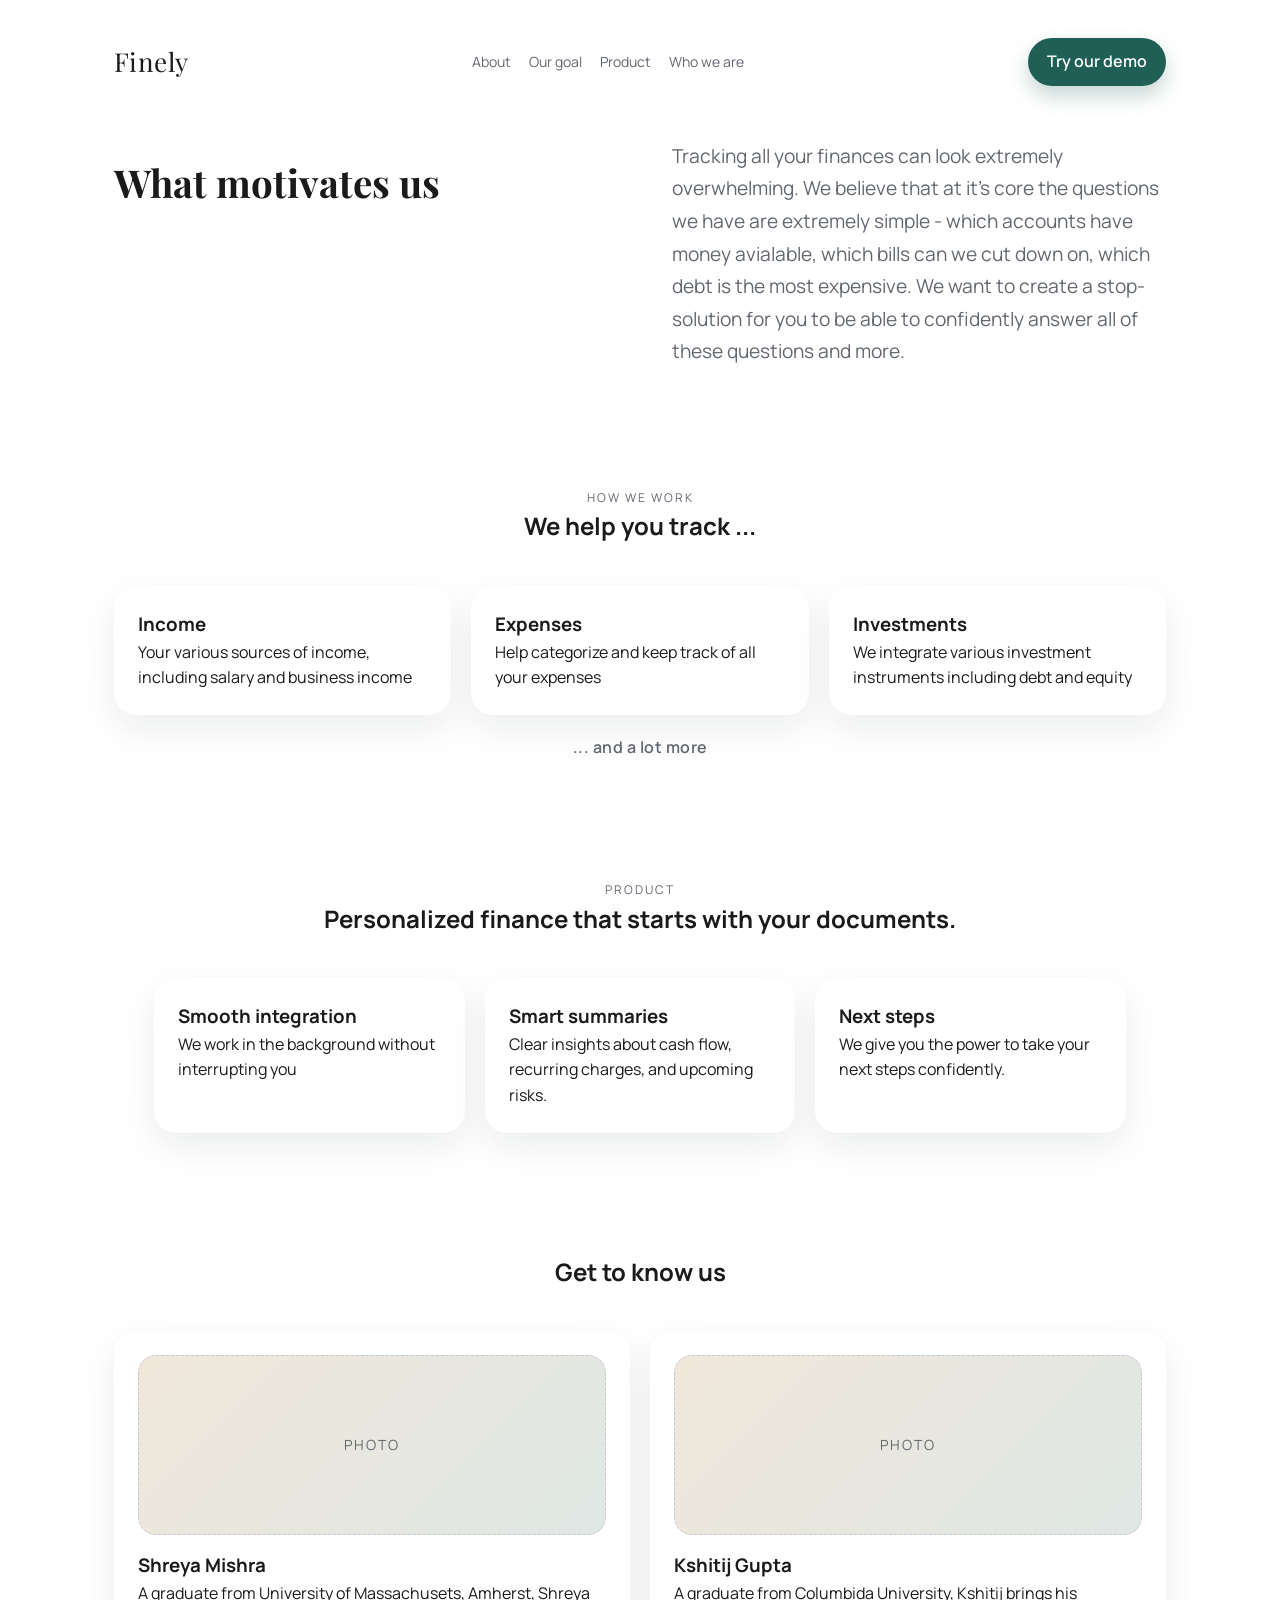
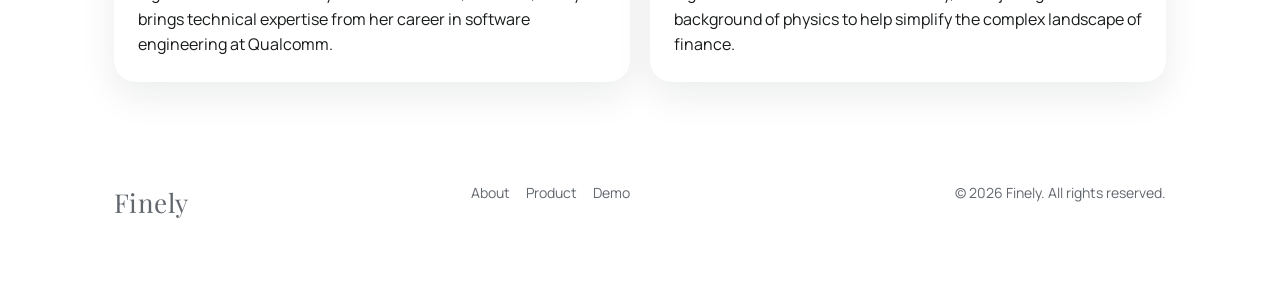
==== commit b6e22acc: "Add demo page and refine about layout" ====
--- a/website/index.html
+++ b/website/index.html
@@ -18,65 +18,56 @@
           <a href="#who">Who we are</a>
         </nav>
         <div class="nav-cta">
-          <a class="ghost" href="#demo">Try our demo</a>
+          <a class="primary" href="demo.html">Try our demo</a>
         </div>
       </header>
 
       <main>
         <section id="about" class="hero">
           <div class="hero-copy">
-            <p class="eyebrow">About us</p>
             <div class="hero-split">
-              <h1>Our Goal</h1>
+              <h1>What motivates us</h1>
               <p class="subhead subhead-large">
-                We aim to provide a one-stop solution for managing your entire financial life. We want to remove the noise from personal finance so anyone can plan, adjust, and improve with a few
-              meaningful steps.
+                Tracking all your finances can look extremely overwhelming. We believe that at it's core the questions
+                we have are extremely simple - which accounts have money avialable, which bills can we cut down on,
+                which debt is the most expensive. We want to create a stop-solution for you to be able to confidently
+                answer all of these questions and more.
               </p>
-            </div>
-            <div class="hero-cta hero-cta-center">
-              <a class="primary" href="#demo">Try our demo</a>
             </div>
           </div>
         </section>
 
         <section id="goal" class="section">
           <div class="section-title">
-            <p class="eyebrow">Our goal</p>
-            <h2>Help people see their money clearly — and act confidently.</h2>
-            <p class="subhead">
-              We want to remove the noise from personal finance so anyone can plan, adjust, and improve with a few
-              meaningful steps.
-            </p>
+            <p class="eyebrow">How we work</p>
+            <h2>We help you track ... </h2>
           </div>
           <div class="pillars">
             <div class="pillar">
-              <h3>Clarity</h3>
-              <p>Show what matters, hide what doesn’t, and keep it actionable.</p>
+              <h3>Income</h3>
+              <p>Your various sources of income, including salary and business income</p>
             </div>
             <div class="pillar">
-              <h3>Personalization</h3>
-              <p>Insights are tailored to your habits, goals, and timelines.</p>
+              <h3>Expenses</h3>
+              <p>Help categorize and keep track of all your expenses</p>
             </div>
             <div class="pillar">
-              <h3>Trust</h3>
-              <p>Your data stays private, secured, and under your control.</p>
+              <h3>Investments</h3>
+              <p>We integrate various investment instruments including debt and equity</p>
             </div>
           </div>
+          <div class="pillars-note">... and a lot more</div>
         </section>
 
         <section id="product" class="section glass">
           <div class="section-title">
             <p class="eyebrow">Product</p>
             <h2>Personalized finance that starts with your documents.</h2>
-            <p class="subhead">
-              Upload a PDF statement and Finely extracts transactions, highlights patterns, and summarizes next steps.
-              We will connect this demo to our parsing engine so you can see real results instantly.
-            </p>
           </div>
           <div class="product-grid">
             <div class="product-card">
-              <h3>PDF parsing</h3>
-              <p>Automatic extraction of transactions and balances from uploaded PDFs.</p>
+              <h3>Smooth integration</h3>
+              <p>We work in the background without interrupting you</p>
             </div>
             <div class="product-card">
               <h3>Smart summaries</h3>
@@ -84,7 +75,7 @@
             </div>
             <div class="product-card">
               <h3>Next steps</h3>
-              <p>Recommended actions tuned to your goals and habits.</p>
+              <p>We give you the power to take your next steps confidently.</p>
             </div>
           </div>
         </section>
@@ -102,24 +93,11 @@
             <div class="team-card">
               <div class="headshot" aria-label="Photo placeholder for Kshitij Gupta"></div>
               <h3>Kshitij Gupta</h3>
-              <p>A graduate from Columbida University and a physics PhD holder, Kshitij brings </p>
+              <p>A graduate from Columbida University, Kshitij brings his background of physics to help simplify the complex landscape of finance.</p>
             </div>
           </div>
         </section>
 
-        <section id="demo" class="cta demo-section">
-          <div>
-            <h2>Try our demo</h2>
-            <p class="subhead">Upload a PDF statement of your bank transacttions. We will show you a breakdown of your income and expenses - a demo of what is to come in our final product.</p>
-          </div>
-          <form class="demo" action="#" method="post">
-            <label class="upload">
-              <input type="file" accept="application/pdf" />
-              <span>Choose PDF</span>
-            </label>
-            <button class="primary" type="submit">Run demo</button>
-          </form>
-        </section>
       </main>
 
       <footer class="footer">
@@ -127,7 +105,7 @@
         <div class="footer-links">
           <a href="#about">About</a>
           <a href="#product">Product</a>
-          <a href="#demo">Demo</a>
+          <a href="demo.html">Demo</a>
         </div>
         <div class="footer-note">© 2026 Finely. All rights reserved.</div>
       </footer>
--- a/website/styles.css
+++ b/website/styles.css
@@ -198,6 +198,15 @@
   gap: 20px;
 }
 
+.pillars-note {
+  text-align: center;
+  margin-top: 20px;
+  font-weight: 600;
+  color: var(--muted);
+  letter-spacing: 0.5px;
+  width: 100%;
+}
+
 .pillar,
 .product-card,
 .team-card {
@@ -270,6 +279,13 @@
   background: var(--bg);
 }
 
+.upload-block {
+  display: inline-flex;
+  justify-content: center;
+  width: 100%;
+  padding: 16px 18px;
+}
+
 .upload input {
   position: absolute;
   inset: 0;
@@ -295,6 +311,44 @@
   text-align: right;
 }
 
+.demo-page {
+  display: grid;
+  grid-template-columns: minmax(240px, 1fr) minmax(320px, 2fr);
+  gap: 24px;
+  align-items: start;
+}
+
+.demo-panel {
+  background: var(--card);
+  border-radius: var(--radius);
+  padding: 24px;
+  box-shadow: 0 14px 36px rgba(18, 22, 25, 0.08);
+  display: grid;
+  gap: 12px;
+}
+
+.demo-meta {
+  color: var(--muted);
+  font-size: 14px;
+}
+
+.demo-preview {
+  background: var(--card);
+  border-radius: var(--radius);
+  padding: 12px;
+  box-shadow: 0 14px 36px rgba(18, 22, 25, 0.08);
+  min-height: 480px;
+}
+
+.pdf-frame {
+  width: 100%;
+  height: 100%;
+  min-height: 456px;
+  border: none;
+  border-radius: 16px;
+  background: #f2f4f7;
+}
+
 @media (max-width: 900px) {
   .nav {
     flex-direction: column;
@@ -319,6 +373,10 @@
 
   .footer-note {
     text-align: left;
+  }
+
+  .demo-page {
+    grid-template-columns: 1fr;
   }
 }
 
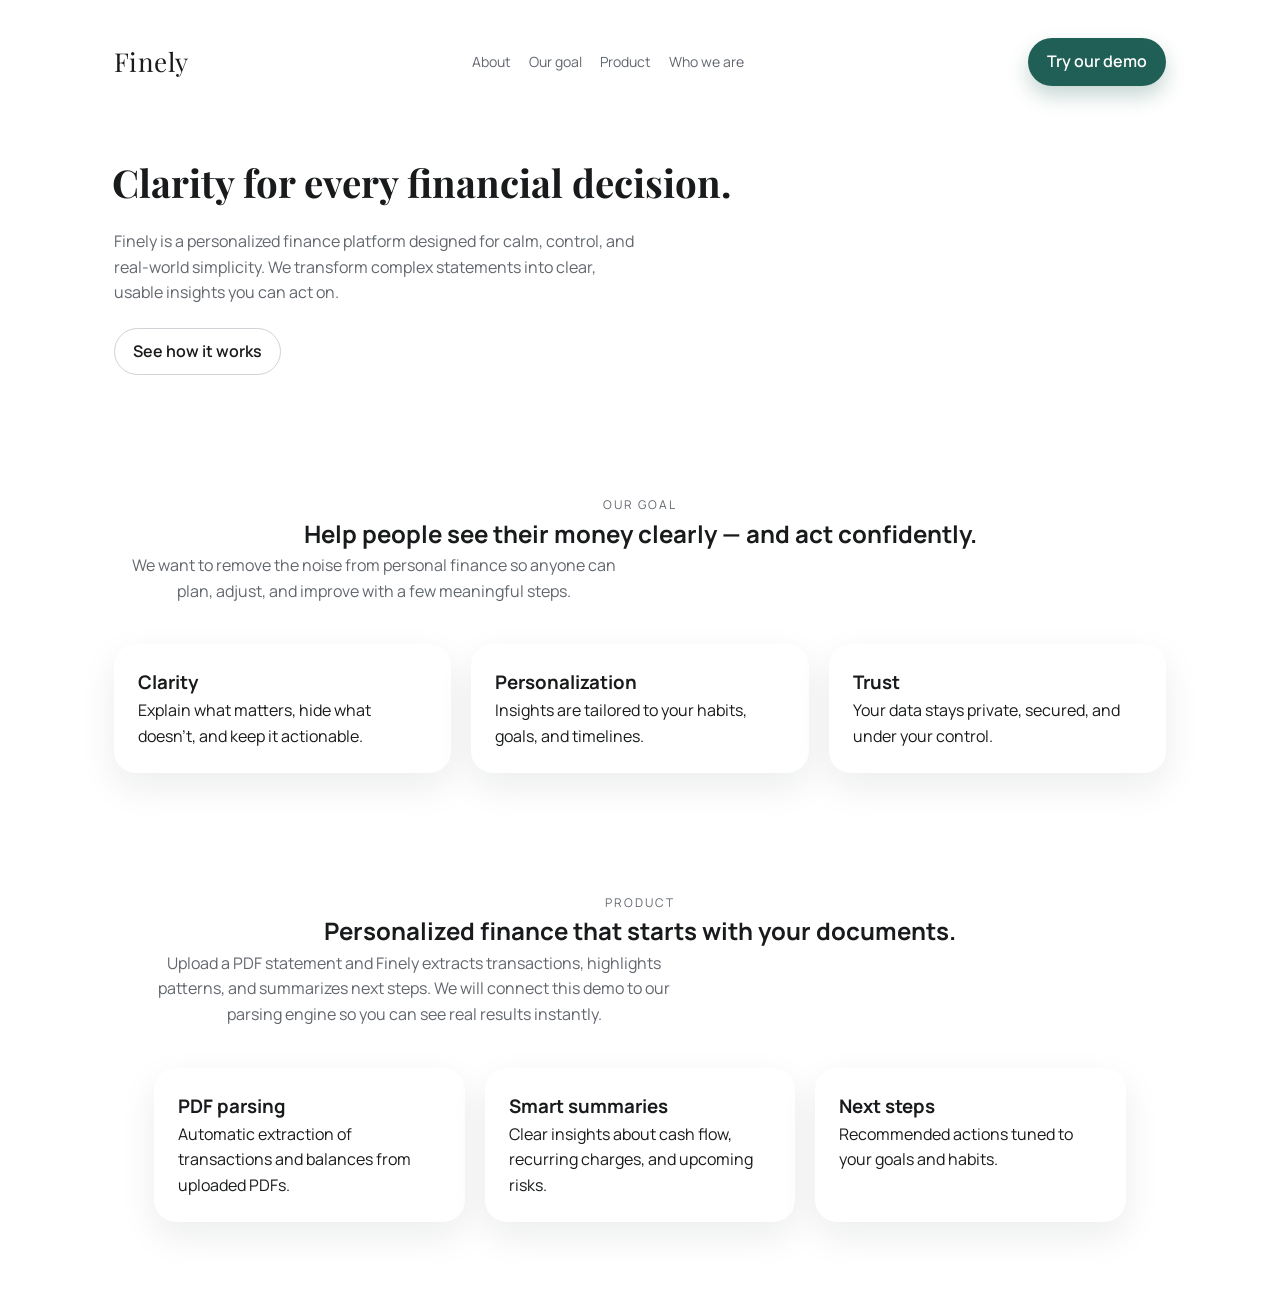
==== commit f7e9be59: "Refactor parser layout, config loading, and demo UI updates" ====
--- a/website/index.html
+++ b/website/index.html
@@ -3,112 +3,11 @@
   <head>
     <meta charset="utf-8" />
     <meta name="viewport" content="width=device-width, initial-scale=1" />
-    <title>About Us — Finely</title>
-    <meta name="description" content="Finely is a personalized finance platform that turns messy PDFs into clear, actionable insights." />
-    <link rel="stylesheet" href="styles.css?v=2" />
+    <title>Finely</title>
+    <meta http-equiv="refresh" content="0; url=about.html" />
+    <link rel="canonical" href="about.html" />
   </head>
   <body>
-    <div class="page">
-      <header class="nav">
-        <div class="logo">Finely</div>
-        <nav class="nav-links">
-          <a href="#about">About</a>
-          <a href="#goal">Our goal</a>
-          <a href="#product">Product</a>
-          <a href="#who">Who we are</a>
-        </nav>
-        <div class="nav-cta">
-          <a class="primary" href="demo.html">Try our demo</a>
-        </div>
-      </header>
-
-      <main>
-        <section id="about" class="hero">
-          <div class="hero-copy">
-            <div class="hero-split">
-              <h1>What motivates us</h1>
-              <p class="subhead subhead-large">
-                Tracking all your finances can look extremely overwhelming. We believe that at it's core the questions
-                we have are extremely simple - which accounts have money avialable, which bills can we cut down on,
-                which debt is the most expensive. We want to create a stop-solution for you to be able to confidently
-                answer all of these questions and more.
-              </p>
-            </div>
-          </div>
-        </section>
-
-        <section id="goal" class="section">
-          <div class="section-title">
-            <p class="eyebrow">How we work</p>
-            <h2>We help you track ... </h2>
-          </div>
-          <div class="pillars">
-            <div class="pillar">
-              <h3>Income</h3>
-              <p>Your various sources of income, including salary and business income</p>
-            </div>
-            <div class="pillar">
-              <h3>Expenses</h3>
-              <p>Help categorize and keep track of all your expenses</p>
-            </div>
-            <div class="pillar">
-              <h3>Investments</h3>
-              <p>We integrate various investment instruments including debt and equity</p>
-            </div>
-          </div>
-          <div class="pillars-note">... and a lot more</div>
-        </section>
-
-        <section id="product" class="section glass">
-          <div class="section-title">
-            <p class="eyebrow">Product</p>
-            <h2>Personalized finance that starts with your documents.</h2>
-          </div>
-          <div class="product-grid">
-            <div class="product-card">
-              <h3>Smooth integration</h3>
-              <p>We work in the background without interrupting you</p>
-            </div>
-            <div class="product-card">
-              <h3>Smart summaries</h3>
-              <p>Clear insights about cash flow, recurring charges, and upcoming risks.</p>
-            </div>
-            <div class="product-card">
-              <h3>Next steps</h3>
-              <p>We give you the power to take your next steps confidently.</p>
-            </div>
-          </div>
-        </section>
-
-        <section id="who" class="section">
-          <div class="section-title">
-            <h1>Get to know us</h1>
-          </div>
-          <div class="team-grid">
-            <div class="team-card">
-              <div class="headshot" aria-label="Photo placeholder for Shreya Mishra"></div>
-              <h3>Shreya Mishra</h3>
-              <p>A graduate from University of Massachusets, Amherst, Shreya brings technical expertise from her career in software engineering at Qualcomm.</p>
-            </div>
-            <div class="team-card">
-              <div class="headshot" aria-label="Photo placeholder for Kshitij Gupta"></div>
-              <h3>Kshitij Gupta</h3>
-              <p>A graduate from Columbida University, Kshitij brings his background of physics to help simplify the complex landscape of finance.</p>
-            </div>
-          </div>
-        </section>
-
-      </main>
-
-      <footer class="footer">
-        <div class="logo">Finely</div>
-        <div class="footer-links">
-          <a href="#about">About</a>
-          <a href="#product">Product</a>
-          <a href="demo.html">Demo</a>
-        </div>
-        <div class="footer-note">© 2026 Finely. All rights reserved.</div>
-      </footer>
-    </div>
+    <p>Redirecting to <a href="about.html">about page</a>...</p>
   </body>
 </html>
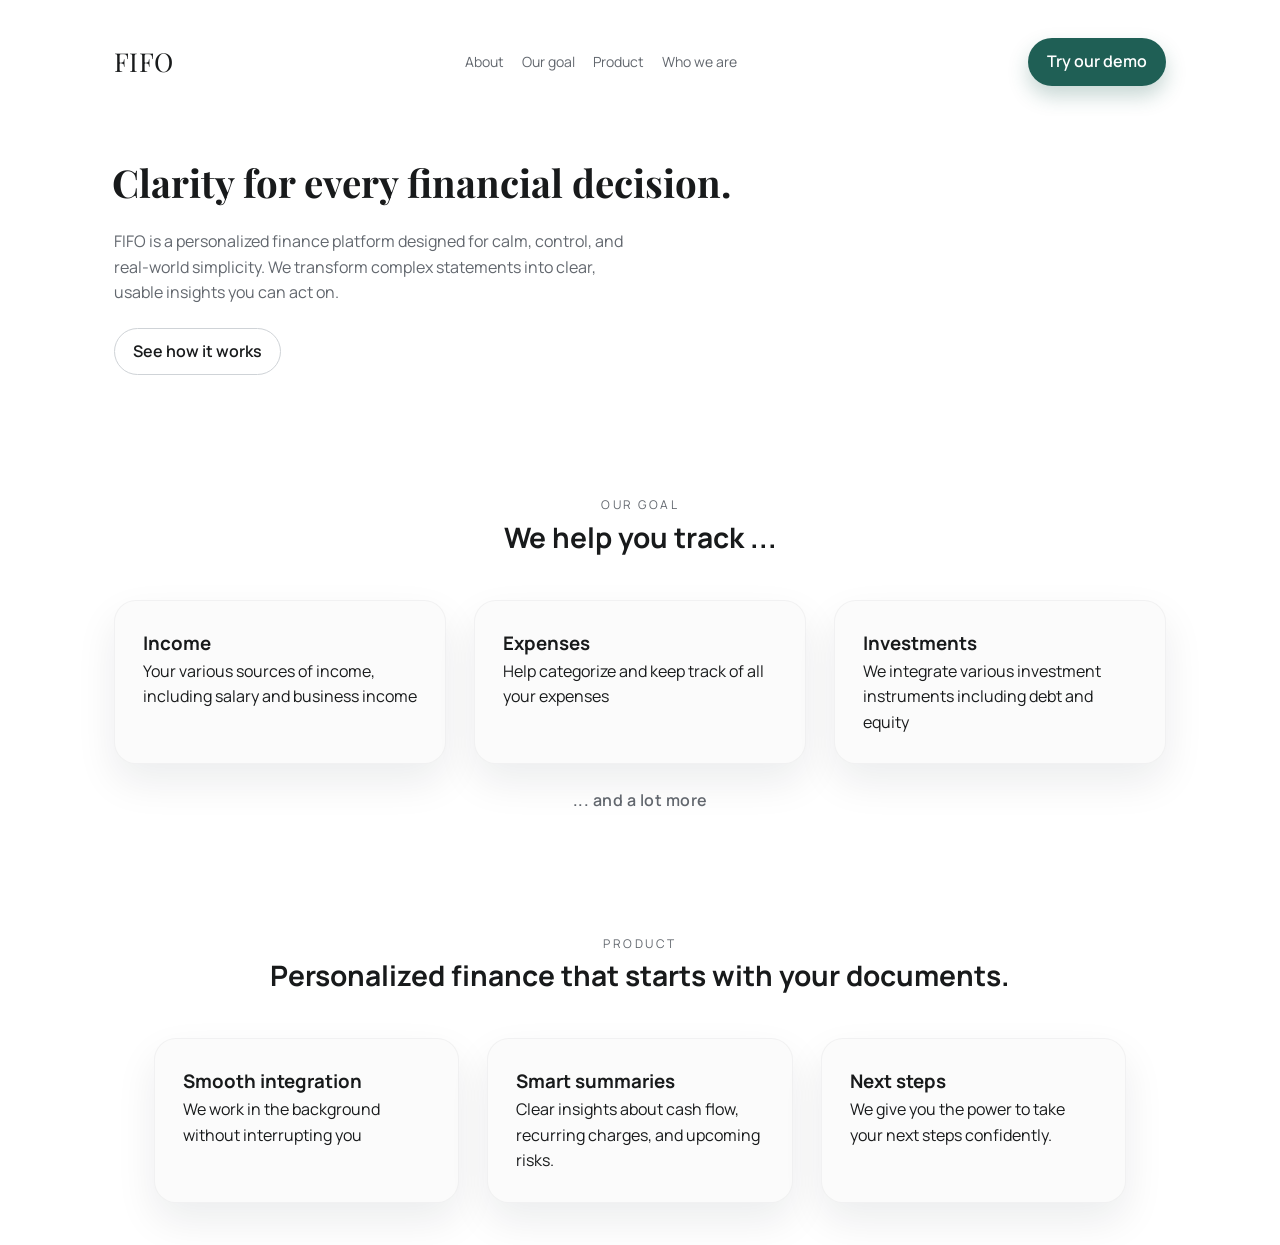
==== commit 41af2aa1: "Update website about, demo, and index pages" ====
--- a/website/index.html
+++ b/website/index.html
@@ -3,7 +3,7 @@
   <head>
     <meta charset="utf-8" />
     <meta name="viewport" content="width=device-width, initial-scale=1" />
-    <title>Finely</title>
+    <title>FIFO</title>
     <meta http-equiv="refresh" content="0; url=about.html" />
     <link rel="canonical" href="about.html" />
   </head>
